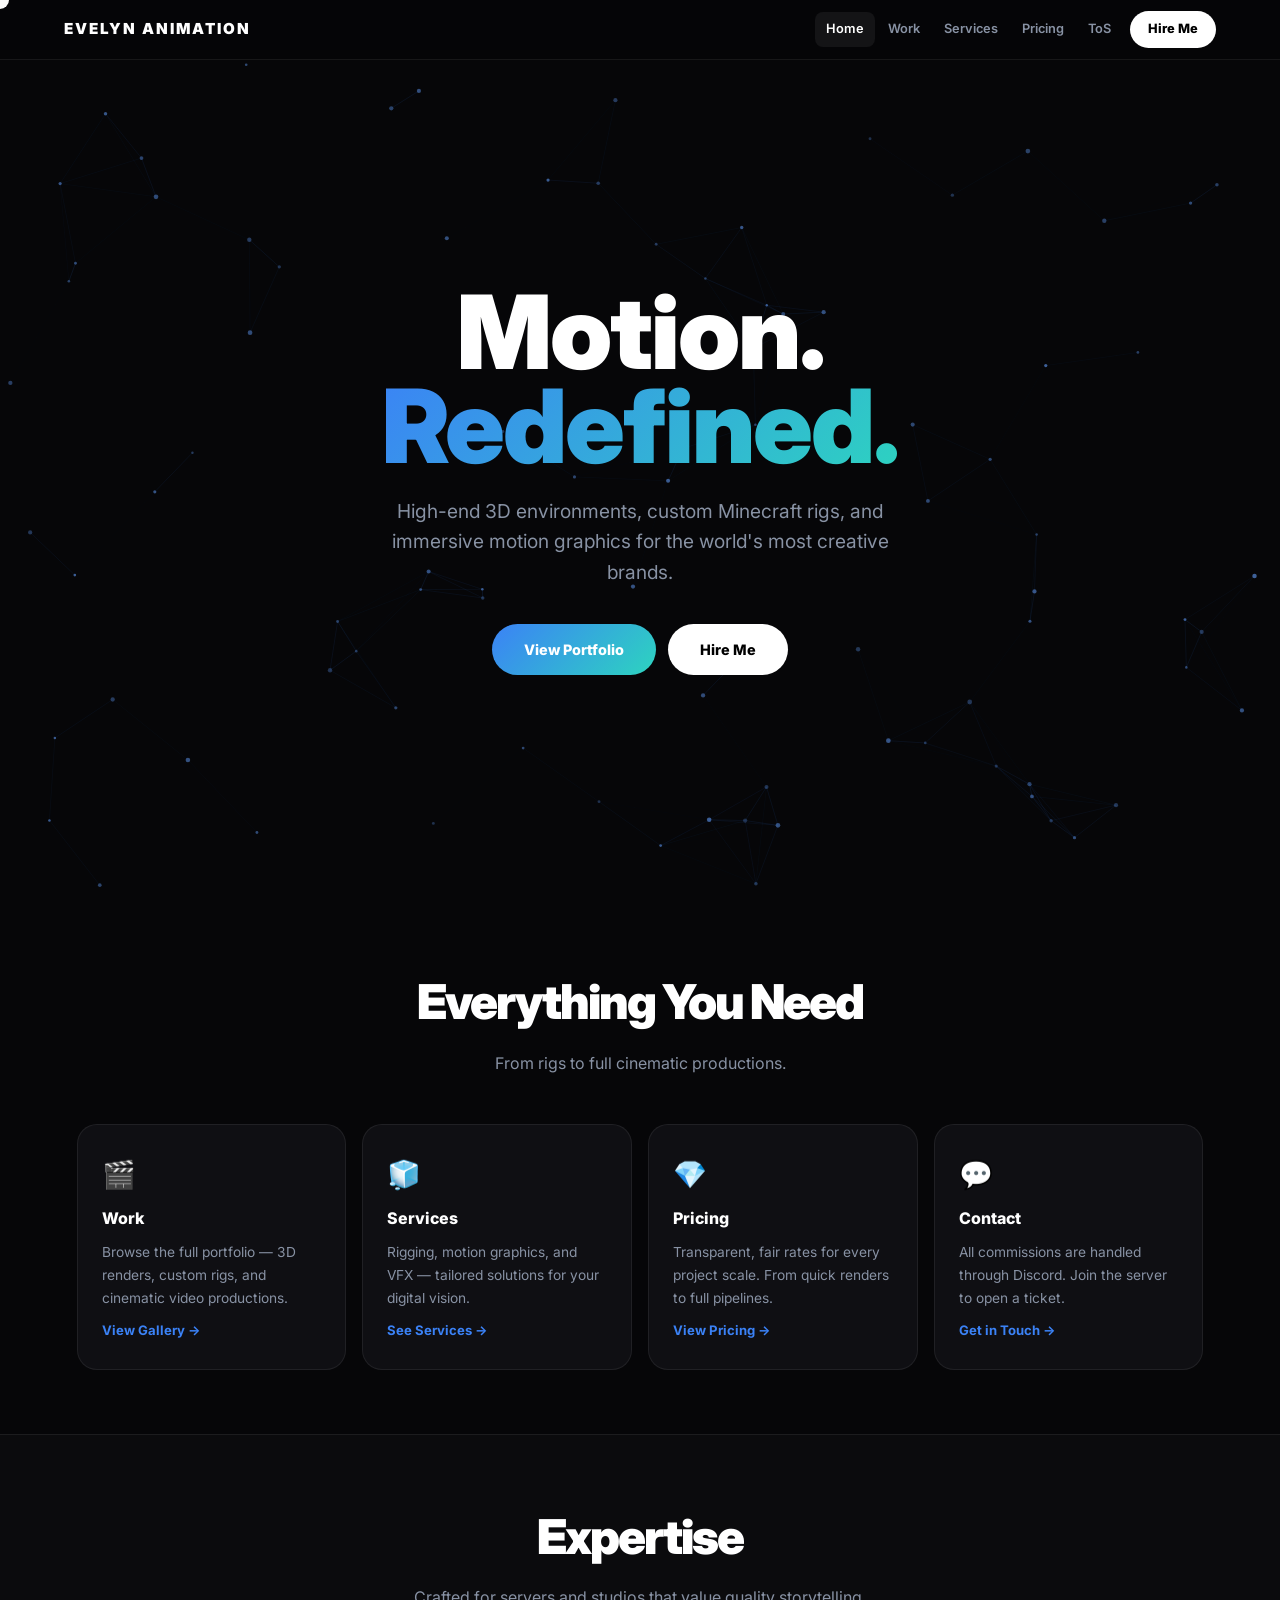
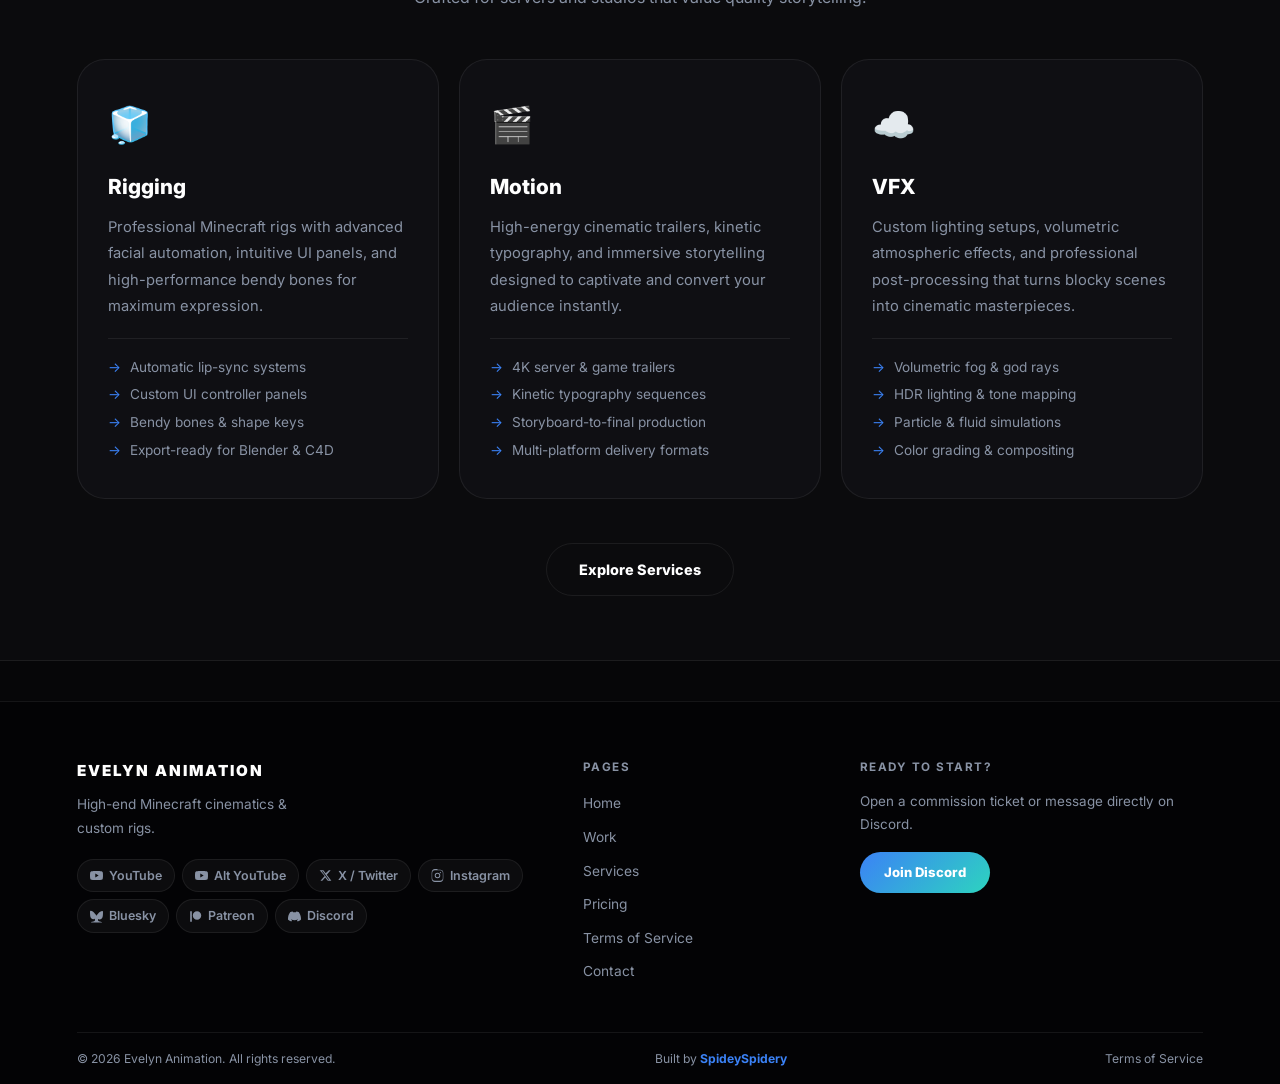
==== index.html @ 1bb8d890 "updated" ====
<!DOCTYPE html>
<html lang="en">
<head>
  <meta charset="UTF-8">
  <meta name="viewport" content="width=device-width, initial-scale=1.0">
  <title>Evelyn Animation</title>
  <link rel="stylesheet" href="site.css">
</head>
<body>

<div id="intro"><span>Evelyn Animations</span></div>
<div id="cursor"></div>
<nav id="nav"></nav>

<header class="hero">
  <canvas id="hero-canvas"></canvas>
  <h1>Motion.<br><em>Redefined.</em></h1>
  <p>High-end 3D environments, custom Minecraft rigs, and immersive motion graphics for the world's most creative brands.</p>
  <div class="hero-btns">
    <a href="work.html" class="btn btn-accent">View Portfolio</a>
    <a href="contact.html" class="btn btn-white">Hire Me</a>
  </div>
</header>

<div class="section">
  <div class="section-head">
    <h2>Everything You Need</h2>
    <p>From rigs to full cinematic productions.</p>
  </div>
  <div class="summary-grid">
    <div class="summary-card">
      <span class="s-icon">🎬</span>
      <h3>Work</h3>
      <p>Browse the full portfolio — 3D renders, custom rigs, and cinematic video productions.</p>
      <a href="work.html">View Gallery →</a>
    </div>
    <div class="summary-card">
      <span class="s-icon">🧊</span>
      <h3>Services</h3>
      <p>Rigging, motion graphics, and VFX — tailored solutions for your digital vision.</p>
      <a href="services.html">See Services →</a>
    </div>
    <div class="summary-card">
      <span class="s-icon">💎</span>
      <h3>Pricing</h3>
      <p>Transparent, fair rates for every project scale. From quick renders to full pipelines.</p>
      <a href="pricing.html">View Pricing →</a>
    </div>
    <div class="summary-card">
      <span class="s-icon">💬</span>
      <h3>Contact</h3>
      <p>All commissions are handled through Discord. Join the server to open a ticket.</p>
      <a href="contact.html">Get in Touch →</a>
    </div>
  </div>
</div>

<div class="stripe">
  <div class="section">
    <div class="section-head">
      <h2>Expertise</h2>
      <p>Crafted for servers and studios that value quality storytelling.</p>
    </div>
    <div id="services-grid" class="services-grid"></div>
    <div style="text-align:center;margin-top:44px;">
      <a href="services.html" class="btn btn-outline">Explore Services</a>
    </div>
  </div>
</div>

<footer id="footer"></footer>

<script src="content.js"></script>
<script src="site.js"></script>
<script>
  fadeIntro();
  initCursor();
  buildNav('index.html');
  buildFooter();
  buildServices();

  // ── HERO CANVAS BACKGROUND ─────────────────────────────────
  // GPU-accelerated particle field — similar to motionairy.com
  // Uses requestAnimationFrame + canvas only, zero DOM thrash, 60fps stable.
  (function() {
    const canvas = document.getElementById('hero-canvas');
    const ctx    = canvas.getContext('2d');
    let W, H, particles, mouse = { x: -9999, y: -9999 };
    const COUNT  = 88;
    const MAX_D  = 130; // connection distance

    function resize() {
      W = canvas.width  = canvas.offsetWidth;
      H = canvas.height = canvas.offsetHeight;
    }

    function rand(min, max) { return Math.random() * (max - min) + min; }

    function mkParticle() {
      return {
        x:  rand(0, W),
        y:  rand(0, H),
        vx: rand(-0.22, 0.22),
        vy: rand(-0.22, 0.22),
        r:  rand(1.2, 2.4),
        o:  rand(0.3, 0.7)
      };
    }

    function init() {
      resize();
      particles = Array.from({ length: COUNT }, mkParticle);
    }

    function draw() {
      ctx.clearRect(0, 0, W, H);

      // Move & bounce
      for (const p of particles) {
        p.x += p.vx;
        p.y += p.vy;
        if (p.x < 0 || p.x > W) p.vx *= -1;
        if (p.y < 0 || p.y > H) p.vy *= -1;
      }

      // Connections between particles
      for (let i = 0; i < particles.length; i++) {
        for (let j = i + 1; j < particles.length; j++) {
          const a = particles[i], b = particles[j];
          const dx = a.x - b.x, dy = a.y - b.y;
          const dist = Math.sqrt(dx*dx + dy*dy);
          if (dist < MAX_D) {
            const alpha = (1 - dist / MAX_D) * 0.18;
            ctx.beginPath();
            ctx.moveTo(a.x, a.y);
            ctx.lineTo(b.x, b.y);
            ctx.strokeStyle = `rgba(59,130,246,${alpha})`;
            ctx.lineWidth = 0.8;
            ctx.stroke();
          }
        }
        // Mouse connections
        const mx = particles[i].x - mouse.x;
        const my = particles[i].y - mouse.y;
        const md = Math.sqrt(mx*mx + my*my);
        if (md < MAX_D * 1.5) {
          const alpha = (1 - md / (MAX_D * 1.5)) * 0.4;
          ctx.beginPath();
          ctx.moveTo(particles[i].x, particles[i].y);
          ctx.lineTo(mouse.x, mouse.y);
          ctx.strokeStyle = `rgba(45,212,191,${alpha})`;
          ctx.lineWidth = 0.9;
          ctx.stroke();
        }
      }

      // Dots
      for (const p of particles) {
        ctx.beginPath();
        ctx.arc(p.x, p.y, p.r, 0, Math.PI * 2);
        ctx.fillStyle = `rgba(100,160,255,${p.o})`;
        ctx.fill();
      }

      requestAnimationFrame(draw);
    }

    window.addEventListener('resize', () => { resize(); });
    canvas.closest('.hero').addEventListener('mousemove', e => {
      const r = canvas.getBoundingClientRect();
      mouse.x = e.clientX - r.left;
      mouse.y = e.clientY - r.top;
    });
    canvas.closest('.hero').addEventListener('mouseleave', () => {
      mouse.x = -9999; mouse.y = -9999;
    });

    init();
    draw();
  })();
</script>
</body>
</html>
---- site.css ----
@import url('https://fonts.googleapis.com/css2?family=Inter:wght@300;400;600;700;800;900&display=swap');

/* ── RESET & BASE ────────────────────────────────────────── */
*, *::before, *::after { box-sizing: border-box; margin: 0; padding: 0; }
html { scroll-behavior: smooth; font-size: 16px; -webkit-text-size-adjust: 100%; }
body {
  font-family: 'Inter', sans-serif;
  background: #060608;
  color: #fff;
  line-height: 1.6;
  overflow-x: hidden;
  -webkit-font-smoothing: antialiased;
}
a { color: inherit; text-decoration: none; }
img, video, iframe { display: block; max-width: 100%; }
ul { list-style: none; }

/* ── TOKENS ──────────────────────────────────────────────── */
:root {
  --bg:        #060608;
  --bg2:       #0d0d10;
  --card:      #0f0f13;
  --border:    rgba(255,255,255,0.07);
  --accent:    #3b82f6;
  --accent2:   #2dd4bf;
  --grad:      linear-gradient(135deg, #3b82f6, #2dd4bf);
  --text:      #ffffff;
  --muted:     #8892a4;
  --radius:    20px;
  --radius-lg: 28px;
}

/* ── CURSOR ──────────────────────────────────────────────── */
#cursor {
  width: 18px; height: 18px;
  border-radius: 50%; background: #fff;
  position: fixed; top: 0; left: 0;
  pointer-events: none; z-index: 9000;
  mix-blend-mode: difference;
  transform: translate(-50%, -50%);
  transition: transform 0.08s ease;
  display: none;
}
@media (pointer: fine) { #cursor { display: block; } }

/* ── INTRO ───────────────────────────────────────────────── */
#intro {
  position: fixed; inset: 0; z-index: 9999;
  background: var(--bg);
  display: flex; align-items: center; justify-content: center;
  transition: opacity 0.7s ease;
}
#intro span {
  font-size: clamp(0.9rem, 4vw, 1.4rem);
  font-weight: 800; letter-spacing: 8px;
  text-transform: uppercase; color: rgba(255,255,255,0.5);
  animation: intropulse 1.4s ease-in-out infinite;
  text-align: center; padding: 0 20px;
}
@keyframes intropulse { 0%,100%{opacity:0.3;} 50%{opacity:1;} }

/* ── NAV ─────────────────────────────────────────────────── */
#nav {
  position: sticky; top: 0; z-index: 800;
  display: flex; align-items: center; justify-content: space-between;
  padding: 0 5%;
  height: 60px;
  background: rgba(6,6,8,0.85);
  backdrop-filter: blur(20px);
  -webkit-backdrop-filter: blur(20px);
  border-bottom: 1px solid var(--border);
}
.logo {
  font-weight: 900; font-size: 0.95rem;
  text-transform: uppercase; letter-spacing: 2px; color: #fff;
  flex-shrink: 0;
}
.nav-links {
  display: flex; align-items: center; gap: 2px;
}
.nav-links a {
  color: var(--muted); font-size: 0.8rem; font-weight: 600;
  padding: 7px 11px; border-radius: 8px;
  transition: color 0.2s, background 0.2s; white-space: nowrap;
}
.nav-links a:hover, .nav-links a.active { color: #fff; background: rgba(255,255,255,0.06); }
.nav-cta {
  margin-left: 6px;
  background: #fff !important; color: #000 !important;
  padding: 8px 18px !important; border-radius: 100px !important;
  font-weight: 800 !important; font-size: 0.8rem !important;
  transition: transform 0.2s, box-shadow 0.2s !important;
  white-space: nowrap;
}
.nav-cta:hover { transform: scale(1.05) !important; box-shadow: 0 6px 20px rgba(255,255,255,0.12) !important; }
.nav-toggle {
  display: none; background: none;
  border: 1px solid var(--border); color: #fff;
  padding: 6px 11px; border-radius: 8px;
  font-size: 1.1rem; cursor: pointer; line-height: 1;
  flex-shrink: 0;
}

@media (max-width: 760px) {
  .nav-toggle { display: block; }
  .nav-links {
    display: none; flex-direction: column; align-items: flex-start;
    position: absolute; top: 60px; left: 0; right: 0;
    background: rgba(6,6,8,0.98);
    border-bottom: 1px solid var(--border);
    padding: 14px 5%; gap: 2px;
  }
  .nav-links.open { display: flex; }
  .nav-links a { width: 100%; padding: 10px 12px; }
  .nav-cta { margin-left: 0 !important; margin-top: 6px; align-self: flex-start; }
}

/* ── BUTTONS ─────────────────────────────────────────────── */
.btn {
  display: inline-block;
  padding: 14px 32px;
  border-radius: 100px;
  font-weight: 800; font-size: 0.9rem;
  border: none; cursor: pointer;
  transition: transform 0.25s, box-shadow 0.25s;
  font-family: 'Inter', sans-serif;
  white-space: nowrap;
}
.btn:hover { transform: translateY(-2px); }
.btn-accent { background: var(--grad); color: #fff; }
.btn-accent:hover { box-shadow: 0 10px 30px rgba(59,130,246,0.35); }
.btn-white { background: #fff; color: #000; }
.btn-white:hover { box-shadow: 0 10px 30px rgba(255,255,255,0.15); }
.btn-outline { background: transparent; color: #fff; border: 1px solid var(--border); }
.btn-outline:hover { background: rgba(255,255,255,0.06); }

@media (max-width: 480px) {
  .btn { padding: 13px 26px; font-size: 0.87rem; }
}

/* ── HERO ────────────────────────────────────────────────── */
.hero {
  min-height: calc(100svh - 60px);
  display: flex; flex-direction: column;
  align-items: center; justify-content: center;
  text-align: center;
  padding: 60px 6%;
  position: relative; overflow: hidden;
}
#hero-canvas {
  position: absolute; inset: 0;
  width: 100%; height: 100%;
  z-index: 0; opacity: 0.85;
}
.hero > *:not(#hero-canvas) { position: relative; z-index: 1; }
.hero h1 {
  font-size: clamp(2.6rem, 8vw, 8rem);
  font-weight: 900;
  line-height: 0.92;
  letter-spacing: clamp(-2px, -0.5vw, -4px);
  margin-bottom: 22px;
}
.hero h1 em {
  font-style: normal;
  background: var(--grad);
  -webkit-background-clip: text; -webkit-text-fill-color: transparent;
  background-clip: text;
}
.hero p {
  font-size: clamp(0.95rem, 2.5vw, 1.2rem);
  color: var(--muted);
  max-width: 540px;
  margin: 0 auto 36px;
}
.hero-btns { display: flex; gap: 12px; flex-wrap: wrap; justify-content: center; }

/* ── PAGE HERO ───────────────────────────────────────────── */
.page-hero {
  text-align: center;
  padding: 56px 6% 40px;
  border-bottom: 1px solid var(--border);
  background: radial-gradient(ellipse 70% 50% at 50% 0%, rgba(59,130,246,0.08), transparent);
}
.page-hero h1 {
  font-size: clamp(1.9rem, 6vw, 4.5rem);
  font-weight: 900;
  letter-spacing: clamp(-1px, -0.4vw, -3px);
  margin-bottom: 10px;
}
.page-hero p { color: var(--muted); font-size: clamp(0.9rem, 2vw, 1.05rem); }

/* ── SECTIONS ────────────────────────────────────────────── */
.section { padding: 64px 6%; max-width: 1380px; margin: 0 auto; }
.section-head { text-align: center; margin-bottom: 48px; }
.section-head h2 {
  font-size: clamp(1.6rem, 4vw, 3rem);
  font-weight: 900; letter-spacing: -2px; margin-bottom: 10px;
}
.section-head p { color: var(--muted); font-size: clamp(0.88rem, 2vw, 1rem); }

@media (max-width: 480px) {
  .section { padding: 48px 5%; }
}

/* ── SUMMARY CARDS ───────────────────────────────────────── */
.summary-grid {
  display: grid;
  grid-template-columns: repeat(4, 1fr);
  gap: 16px;
}
@media (max-width: 860px) { .summary-grid { grid-template-columns: repeat(2,1fr); } }
@media (max-width: 440px) { .summary-grid { grid-template-columns: 1fr; } }
.summary-card {
  background: var(--card); border: 1px solid var(--border);
  border-radius: var(--radius); padding: 28px 24px;
  display: flex; flex-direction: column; gap: 9px;
  transition: transform 0.3s, border-color 0.3s;
}
.summary-card:hover { transform: translateY(-5px); border-color: rgba(255,255,255,0.16); }
.summary-card .s-icon { font-size: 1.7rem; }
.summary-card h3 { font-size: 1rem; font-weight: 800; }
.summary-card p { font-size: 0.86rem; color: var(--muted); flex: 1; line-height: 1.7; }
.summary-card a { font-size: 0.82rem; color: var(--accent); font-weight: 700; }
.summary-card a:hover { text-decoration: underline; }

/* ── SERVICES ────────────────────────────────────────────── */
.services-grid {
  display: grid;
  grid-template-columns: repeat(3, 1fr);
  gap: 20px;
}
@media (max-width: 860px) { .services-grid { grid-template-columns: 1fr 1fr; } }
@media (max-width: 560px) { .services-grid { grid-template-columns: 1fr; } }
.service-card {
  background: var(--card); border: 1px solid var(--border);
  border-radius: var(--radius-lg); padding: 36px 30px;
  transition: transform 0.3s, border-color 0.3s;
}
.service-card:hover { transform: translateY(-7px); border-color: var(--accent); }
.service-icon { font-size: 2.2rem; margin-bottom: 18px; }
.service-card h3 { font-size: 1.3rem; font-weight: 800; margin-bottom: 10px; }
.service-card p { color: var(--muted); font-size: 0.92rem; line-height: 1.8; }
.service-features {
  margin-top: 18px; padding-top: 18px; border-top: 1px solid var(--border);
  display: flex; flex-direction: column; gap: 6px;
}
.service-features li {
  color: var(--muted); font-size: 0.85rem;
  display: flex; align-items: center; gap: 9px;
}
.service-features li::before { content: '→'; color: var(--accent); flex-shrink: 0; }

/* ── PRICING ─────────────────────────────────────────────── */
.pricing-grid {
  display: grid;
  grid-template-columns: repeat(3, 1fr);
  gap: 24px;
  align-items: center;
}
@media (max-width: 860px) {
  .pricing-grid { grid-template-columns: 1fr; max-width: 460px; margin: 0 auto; }
  /* Reset popular card scale on mobile to prevent overflow */
  .price-card.popular { transform: none; }
  .price-card.popular:hover { transform: translateY(-6px); }
}
.price-card {
  background: var(--card); border: 1px solid var(--border);
  border-radius: var(--radius-lg); padding: 44px 36px;
  text-align: center; position: relative;
  transition: transform 0.3s;
}
.price-card:hover { transform: translateY(-6px); }
.price-card.popular {
  border-color: var(--accent); transform: scale(1.04);
  box-shadow: 0 0 60px rgba(59,130,246,0.1);
}
.price-card.popular:hover { transform: scale(1.04) translateY(-6px); }
.popular-badge {
  position: absolute; top: 18px; right: 18px;
  background: var(--grad); color: #fff;
  font-size: 0.68rem; font-weight: 800; letter-spacing: 0.5px;
  padding: 5px 13px; border-radius: 100px;
}
.price-card h3 { font-size: 1.2rem; font-weight: 800; margin-bottom: 4px; }
.price-num { font-size: 3.4rem; font-weight: 900; letter-spacing: -3px; margin: 18px 0; }
.price-card ul { text-align: left; margin-bottom: 28px; }
.price-card ul li {
  padding: 10px 0; border-bottom: 1px solid rgba(255,255,255,0.04);
  color: var(--muted); font-size: 0.88rem;
  display: flex; align-items: center; gap: 10px;
}
.price-card ul li::before { content: '✓'; color: var(--accent); font-weight: 900; flex-shrink: 0; }

/* ── GALLERY ─────────────────────────────────────────────── */
.filter-row {
  display: flex; justify-content: center; gap: 8px;
  flex-wrap: wrap; margin-bottom: 40px;
}
.filter-btn {
  padding: 8px 20px; border-radius: 100px;
  background: rgba(255,255,255,0.04); border: 1px solid var(--border);
  color: var(--muted); font-size: 0.83rem; font-weight: 600;
  cursor: pointer; transition: 0.2s; font-family: 'Inter', sans-serif;
}
.filter-btn:hover, .filter-btn.active {
  background: var(--accent); color: #fff; border-color: var(--accent);
  box-shadow: 0 6px 20px rgba(59,130,246,0.25);
}
.gallery-grid {
  display: grid;
  grid-template-columns: repeat(auto-fill, minmax(300px, 1fr));
  gap: 22px;
}
@media (max-width: 480px) { .gallery-grid { grid-template-columns: 1fr; gap: 16px; } }
.gallery-card {
  background: var(--card); border: 1px solid var(--border);
  border-radius: var(--radius); overflow: hidden; cursor: pointer;
  transition: transform 0.4s cubic-bezier(0.2,1,0.3,1), border-color 0.3s;
  /* Prevent hover lift on touch devices */
}
@media (hover: hover) {
  .gallery-card:hover { transform: translateY(-10px); border-color: rgba(255,255,255,0.2); }
}
.gallery-thumb {
  position: relative; aspect-ratio: 16/9;
  background: #000; overflow: hidden;
}
.gallery-thumb img, .gallery-thumb video {
  width: 100%; height: 100%; object-fit: cover;
  opacity: 0.78; transition: opacity 0.4s, transform 0.4s;
}
@media (hover: hover) {
  .gallery-card:hover .gallery-thumb img,
  .gallery-card:hover .gallery-thumb video { opacity: 1; transform: scale(1.04); }
}
.play-badge {
  position: absolute; top: 50%; left: 50%;
  transform: translate(-50%,-50%);
  width: 44px; height: 44px; border-radius: 50%;
  background: rgba(0,0,0,0.65); border: 1px solid rgba(255,255,255,0.15);
  backdrop-filter: blur(4px);
  display: flex; align-items: center; justify-content: center;
  pointer-events: none;
}
.gallery-info { padding: 20px 22px; }
.gallery-info h4 { font-size: 1.05rem; font-weight: 800; margin-bottom: 7px; letter-spacing: -0.2px; }
.gallery-info p { font-size: 0.86rem; color: var(--muted); line-height: 1.7; white-space: pre-line; }

/* ── LIGHTBOX ────────────────────────────────────────────── */
#lightbox {
  position: fixed; inset: 0; z-index: 2000;
  background: rgba(0,0,0,0.97); backdrop-filter: blur(24px);
  display: none; align-items: center; justify-content: center;
  padding: 12px;
}
#lightbox.open { display: flex; }
.lb-wrap {
  display: flex; width: 100%; max-width: 1360px;
  height: 90svh; border-radius: 12px; overflow: hidden;
  border: 1px solid var(--border); background: #000;
}
#lb-media {
  flex: 2.5; position: relative;
  display: flex; align-items: center; justify-content: center;
  background: #000; overflow: hidden;
}
#lb-media img, #lb-media video, #lb-media iframe {
  width: 100%; height: 100%; object-fit: contain; border: none;
}
.lb-controls {
  position: absolute; bottom: 14px; left: 50%; transform: translateX(-50%);
  width: calc(100% - 28px);
  background: rgba(10,10,10,0.9); backdrop-filter: blur(10px);
  border: 1px solid rgba(255,255,255,0.08); border-radius: 10px;
  padding: 10px 14px;
  display: flex; align-items: center; gap: 12px;
  opacity: 0; transition: opacity 0.25s, bottom 0.25s; z-index: 5;
}
#lb-media:hover .lb-controls,
#lb-media:focus-within .lb-controls { opacity: 1; bottom: 20px; }
.lb-play-btn { background: none; border: none; color: #fff; cursor: pointer; font-size: 1rem; flex-shrink: 0; outline: none; }
.lb-bar-wrap { flex: 1; height: 3px; background: rgba(255,255,255,0.12); border-radius: 2px; cursor: pointer; }
.lb-bar { height: 100%; background: var(--accent); width: 0%; border-radius: 2px; box-shadow: 0 0 6px var(--accent); }
.lb-time { font-size: 0.74rem; color: #fff; font-family: monospace; min-width: 36px; flex-shrink: 0; }
.lb-info {
  flex: 1; padding: 32px 28px; background: #090909;
  border-left: 1px solid var(--border); overflow-y: auto;
}
.lb-info h2 { font-size: clamp(1.2rem, 3vw, 1.8rem); font-weight: 900; letter-spacing: -1px; margin-bottom: 14px; }
.lb-info p { color: var(--muted); line-height: 1.85; font-size: 0.95rem; white-space: pre-line; }
.lb-close {
  position: absolute; top: 20px; right: 20px; z-index: 2100;
  background: rgba(0,0,0,0.5); border: 1px solid var(--border);
  color: #fff; font-size: 1.6rem; cursor: pointer;
  width: 38px; height: 38px; border-radius: 50%;
  display: flex; align-items: center; justify-content: center;
  opacity: 0.6; transition: opacity 0.2s, transform 0.3s;
}
.lb-close:hover { opacity: 1; transform: rotate(90deg); }

@media (max-width: 760px) {
  .lb-wrap { flex-direction: column; height: 94svh; }
  .lb-info { border-left: none; border-top: 1px solid var(--border); padding: 20px; flex: 0 0 auto; max-height: 36%; overflow-y: auto; }
  #lb-media { flex: 1; }
}

/* ── TOS ─────────────────────────────────────────────────── */
.tos-wrap { max-width: 800px; margin: 0 auto; }
.tos-intro {
  background: var(--card); border: 1px solid var(--border);
  border-radius: var(--radius); padding: 22px 26px;
  color: var(--muted); font-size: 0.92rem; line-height: 1.8; margin-bottom: 16px;
}
.tos-intro strong { color: #fff; }
.tos-item { border: 1px solid var(--border); border-radius: 13px; overflow: hidden; margin-bottom: 7px; }
.tos-item summary {
  padding: 16px 22px; font-weight: 700; font-size: 0.93rem;
  cursor: pointer; background: var(--card);
  display: flex; justify-content: space-between; align-items: center;
  list-style: none; user-select: none;
}
.tos-item summary::-webkit-details-marker { display: none; }
.tos-item summary::after { content: '+'; color: var(--accent); font-size: 1.2rem; font-weight: 300; transition: transform 0.25s; }
.tos-item[open] summary::after { transform: rotate(45deg); }
.tos-text {
  padding: 18px 22px; color: var(--muted);
  font-size: 0.88rem; line-height: 1.85;
  border-top: 1px solid var(--border);
  background: rgba(0,0,0,0.2);
}

/* ── CONTACT ─────────────────────────────────────────────── */
.contact-box {
  max-width: 520px; margin: 0 auto;
  background: var(--card); border: 1px solid var(--border);
  border-radius: var(--radius-lg); padding: 44px 36px; text-align: center;
}
@media (max-width: 480px) {
  .contact-box { padding: 32px 22px; }
}
.discord-logo {
  width: 82px; height: 82px; border-radius: 50%;
  border: 3px solid var(--accent); overflow: hidden;
  background: #5865F2; margin: 0 auto 20px;
  display: flex; align-items: center; justify-content: center;
  box-shadow: 0 0 28px rgba(59,130,246,0.3);
}
.discord-logo img { width: 100%; height: 100%; object-fit: cover; }
.contact-box h3 { font-size: clamp(1.4rem, 4vw, 1.8rem); font-weight: 900; margin-bottom: 10px; }
.contact-box > p { color: var(--muted); font-size: 0.92rem; margin-bottom: 24px; }
.contact-note { font-size: 0.77rem; color: var(--muted); margin-top: 16px; line-height: 1.7; }
.contact-note a { color: var(--accent); }
.contact-socials-title {
  font-size: 0.73rem; font-weight: 700; text-transform: uppercase;
  letter-spacing: 1px; color: var(--muted);
  margin: 22px 0 12px; padding-top: 20px;
  border-top: 1px solid var(--border);
}
#contact-socials { display: flex; flex-wrap: wrap; justify-content: center; gap: 7px; }

/* ── SOCIAL PILLS ────────────────────────────────────────── */
.social-row { display: flex; flex-wrap: wrap; gap: 7px; margin-top: 18px; }
.social-pill {
  display: inline-flex; align-items: center; gap: 6px;
  padding: 6px 12px; border-radius: 100px;
  background: rgba(255,255,255,0.04); border: 1px solid var(--border);
  color: var(--muted); font-size: 0.78rem; font-weight: 600;
  transition: 0.2s;
}
.social-pill:hover { color: #fff; border-color: rgba(255,255,255,0.22); background: rgba(255,255,255,0.08); }
.social-pill svg { width: 13px; height: 13px; flex-shrink: 0; }

/* ── FOOTER ──────────────────────────────────────────────── */
#footer {
  background: #030305; border-top: 1px solid var(--border);
  padding: 56px 6% 0; margin-top: 40px;
}
.footer-inner { max-width: 1380px; margin: 0 auto; }
.footer-grid {
  display: grid;
  grid-template-columns: 2fr 1fr 1.5fr;
  gap: 48px;
  padding-bottom: 48px;
  border-bottom: 1px solid var(--border);
}
@media (max-width: 820px) {
  .footer-grid { grid-template-columns: 1fr 1fr; gap: 32px; }
  .footer-brand { grid-column: 1/-1; }
}
@media (max-width: 480px) {
  .footer-grid { grid-template-columns: 1fr; gap: 28px; }
  #footer { padding-top: 44px; }
}
.footer-brand .logo { display: inline-block; margin-bottom: 10px; }
.footer-brand > p { color: var(--muted); font-size: 0.85rem; max-width: 260px; line-height: 1.75; }
.footer-col h4, .footer-cta-col h4 {
  font-size: 0.73rem; font-weight: 700; text-transform: uppercase;
  letter-spacing: 1.5px; color: var(--muted); margin-bottom: 14px;
}
.footer-col ul { display: flex; flex-direction: column; gap: 8px; }
.footer-col ul li a { color: var(--muted); font-size: 0.86rem; transition: color 0.2s; }
.footer-col ul li a:hover { color: #fff; }
.footer-cta-col p { color: var(--muted); font-size: 0.84rem; line-height: 1.7; margin-bottom: 16px; }
.footer-cta-col .btn { padding: 10px 24px; font-size: 0.82rem; }
.footer-bottom {
  display: flex; justify-content: space-between; align-items: center;
  padding: 16px 0; flex-wrap: wrap; gap: 8px;
  font-size: 0.76rem; color: var(--muted);
}
.footer-bottom a { color: var(--muted); transition: color 0.2s; }
.footer-bottom a:hover { color: #fff; }
.footer-bottom .credit a { color: var(--accent); font-weight: 700; }

/* ── STRIPE ──────────────────────────────────────────────── */
.stripe {
  background: rgba(255,255,255,0.018);
  border-top: 1px solid var(--border);
  border-bottom: 1px solid var(--border);
}

/* ── SAFE AREA (notch phones) ────────────────────────────── */
@supports (padding: max(0px)) {
  #nav { padding-left: max(5%, env(safe-area-inset-left)); padding-right: max(5%, env(safe-area-inset-right)); }
  .section { padding-left: max(6%, env(safe-area-inset-left)); padding-right: max(6%, env(safe-area-inset-right)); }
  #footer { padding-left: max(6%, env(safe-area-inset-left)); padding-right: max(6%, env(safe-area-inset-right)); }
}
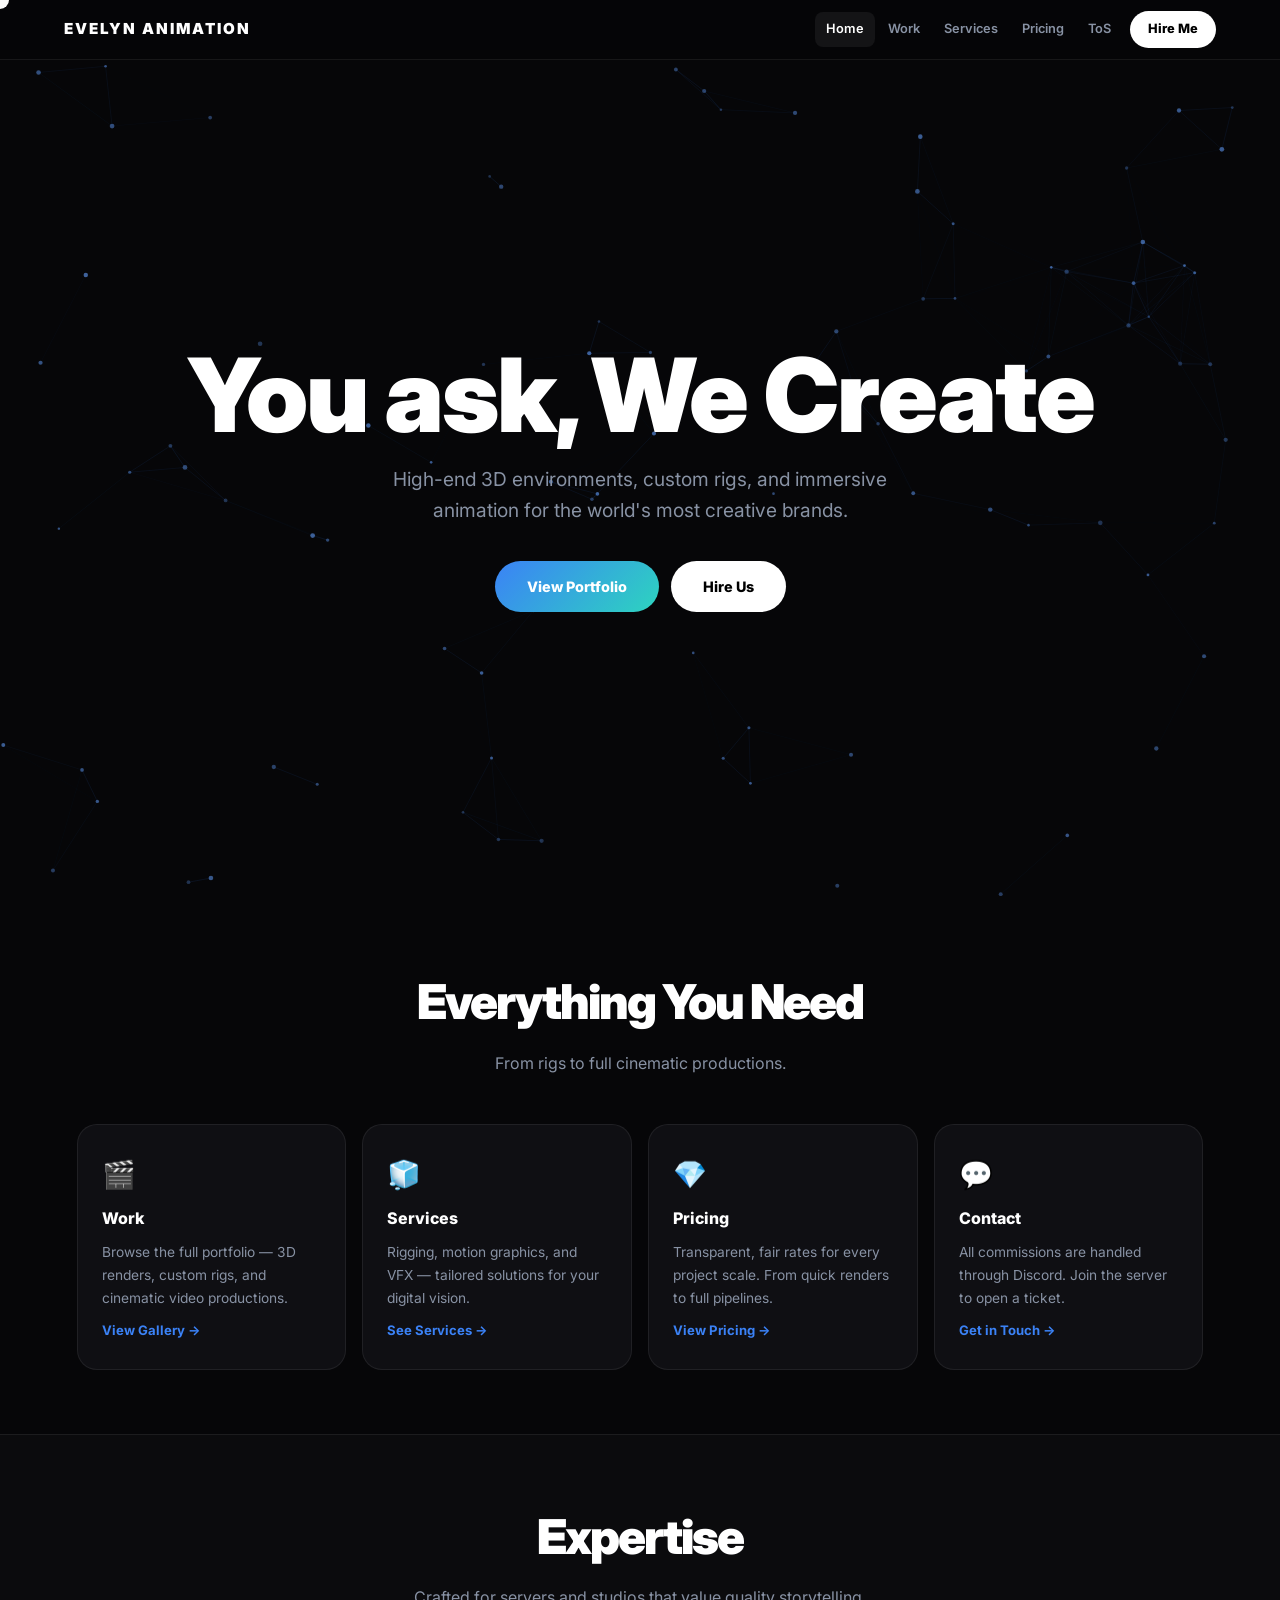
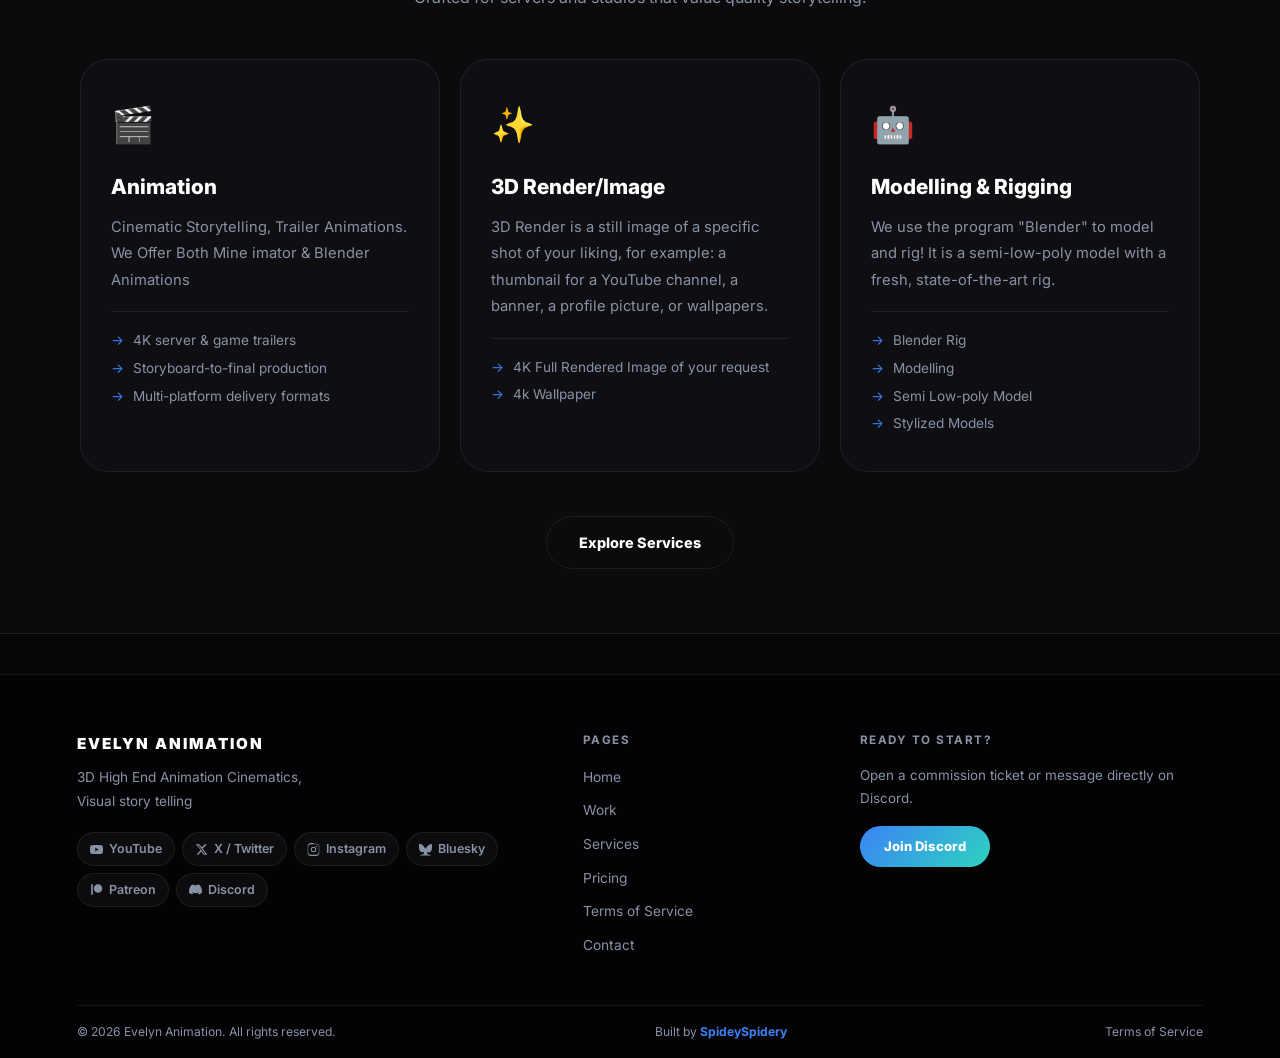
==== commit 72920f43: "fixed" ====
--- a/index.html
+++ b/index.html
@@ -14,12 +14,9 @@
 
 <header class="hero">
   <canvas id="hero-canvas"></canvas>
-  <h1>Motion.<br><em>Redefined.</em></h1>
-  <p>High-end 3D environments, custom Minecraft rigs, and immersive motion graphics for the world's most creative brands.</p>
-  <div class="hero-btns">
-    <a href="work.html" class="btn btn-accent">View Portfolio</a>
-    <a href="contact.html" class="btn btn-white">Hire Me</a>
-  </div>
+  <h1 id="hero-title"></h1>
+  <p id="hero-sub"></p>
+  <div class="hero-btns" id="hero-btns"></div>
 </header>
 
 <div class="section">
@@ -78,6 +75,7 @@
   buildNav('index.html');
   buildFooter();
   buildServices();
+  buildHero();
 
   // ── HERO CANVAS BACKGROUND ─────────────────────────────────
   // GPU-accelerated particle field — similar to motionairy.com
--- a/site.css
+++ b/site.css
@@ -226,10 +226,13 @@
 /* ── SERVICES ────────────────────────────────────────────── */
 .services-grid {
   display: grid;
-  grid-template-columns: repeat(3, 1fr);
+  grid-template-columns: repeat(auto-fill, minmax(260px, 1fr));
   gap: 20px;
-}
-@media (max-width: 860px) { .services-grid { grid-template-columns: 1fr 1fr; } }
+  justify-content: center;
+}
+@media (min-width: 900px) {
+  .services-grid { grid-template-columns: repeat(auto-fit, minmax(260px, 360px)); justify-content: center; }
+}
 @media (max-width: 560px) { .services-grid { grid-template-columns: 1fr; } }
 .service-card {
   background: var(--card); border: 1px solid var(--border);
@@ -253,13 +256,17 @@
 /* ── PRICING ─────────────────────────────────────────────── */
 .pricing-grid {
   display: grid;
-  grid-template-columns: repeat(3, 1fr);
+  grid-template-columns: repeat(auto-fill, minmax(280px, 1fr));
   gap: 24px;
-  align-items: center;
-}
-@media (max-width: 860px) {
+  align-items: start;
+  justify-content: center;
+}
+/* When only 3 or fewer cards exist, cap at 3-col */
+@media (min-width: 1100px) {
+  .pricing-grid { grid-template-columns: repeat(3, minmax(0, 380px)); justify-content: center; }
+}
+@media (max-width: 680px) {
   .pricing-grid { grid-template-columns: 1fr; max-width: 460px; margin: 0 auto; }
-  /* Reset popular card scale on mobile to prevent overflow */
   .price-card.popular { transform: none; }
   .price-card.popular:hover { transform: translateY(-6px); }
 }
@@ -282,7 +289,7 @@
   padding: 5px 13px; border-radius: 100px;
 }
 .price-card h3 { font-size: 1.2rem; font-weight: 800; margin-bottom: 4px; }
-.price-num { font-size: 3.4rem; font-weight: 900; letter-spacing: -3px; margin: 18px 0; }
+.price-num { font-size: clamp(1.6rem, 4vw, 3.4rem); font-weight: 900; letter-spacing: -1px; margin: 18px 0; line-height: 1.1; word-break: break-word; }
 .price-card ul { text-align: left; margin-bottom: 28px; }
 .price-card ul li {
   padding: 10px 0; border-bottom: 1px solid rgba(255,255,255,0.04);
@@ -345,6 +352,33 @@
 .gallery-info { padding: 20px 22px; }
 .gallery-info h4 { font-size: 1.05rem; font-weight: 800; margin-bottom: 7px; letter-spacing: -0.2px; }
 .gallery-info p { font-size: 0.86rem; color: var(--muted); line-height: 1.7; white-space: pre-line; }
+
+/* ── TWITTER / X CARD ────────────────────────────────────── */
+.tweet-skeleton {
+  position: absolute; inset: 0;
+  display: flex; flex-direction: column;
+  align-items: center; justify-content: center; gap: 10px;
+  background: linear-gradient(135deg, #0f0f14 0%, #16181c 100%);
+  color: #fff;
+}
+.tweet-skeleton svg { width: 32px; height: 32px; opacity: 0.7; }
+.tweet-loading-text { font-size: 0.78rem; color: var(--muted); }
+@keyframes tweet-pulse {
+  0%,100% { opacity: 0.4; }
+  50%      { opacity: 0.9; }
+}
+.tweet-loading .tweet-skeleton { animation: tweet-pulse 1.4s ease-in-out infinite; }
+.tweet-skeleton--error { cursor: pointer; gap: 6px; }
+.tweet-skeleton--error svg { width: 24px; height: 24px; opacity: 0.5; }
+.tweet-skeleton--error span { font-size: 0.75rem; color: var(--muted); }
+.twitter-badge {
+  position: absolute; bottom: 9px; right: 9px;
+  width: 24px; height: 24px;
+  background: rgba(0,0,0,0.6); border-radius: 50%;
+  display: flex; align-items: center; justify-content: center;
+  pointer-events: none;
+}
+.twitter-badge svg { width: 12px; height: 12px; color: #fff; }
 
 /* ── LIGHTBOX ────────────────────────────────────────────── */
 #lightbox {
